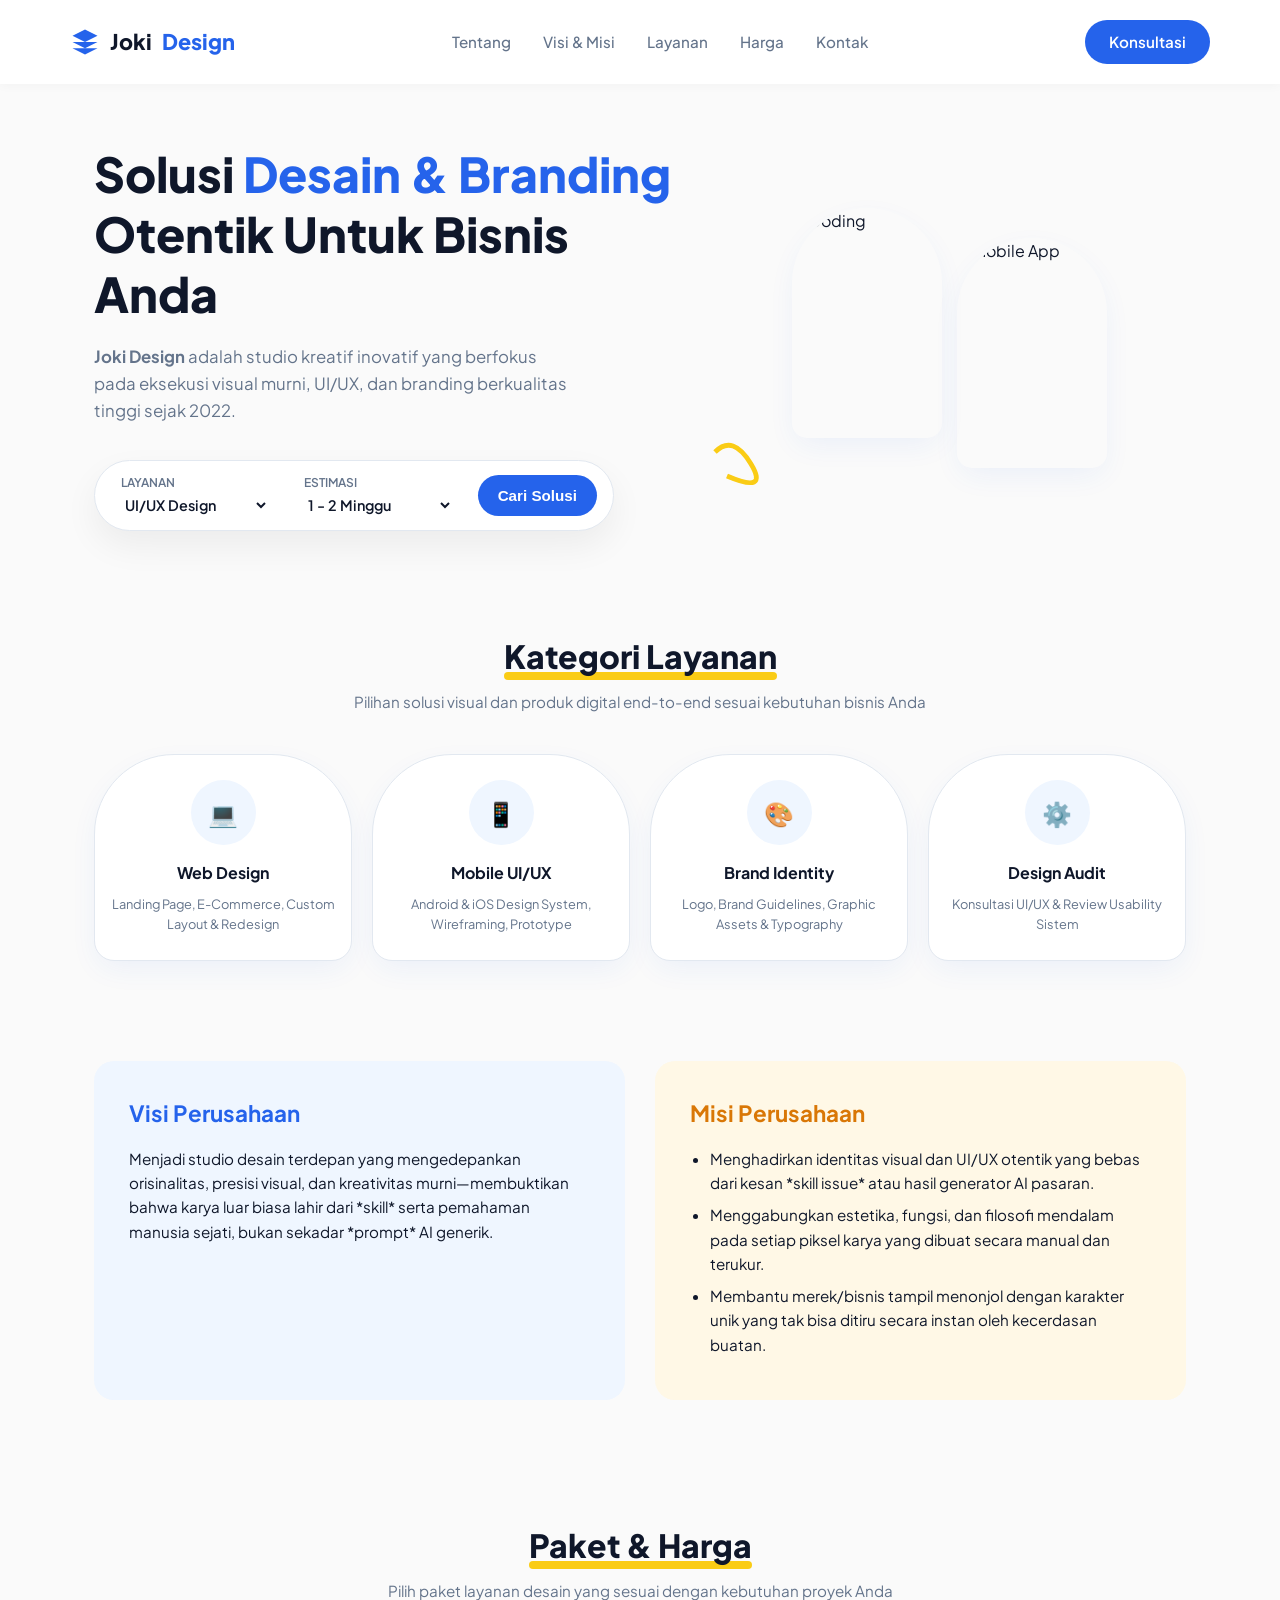
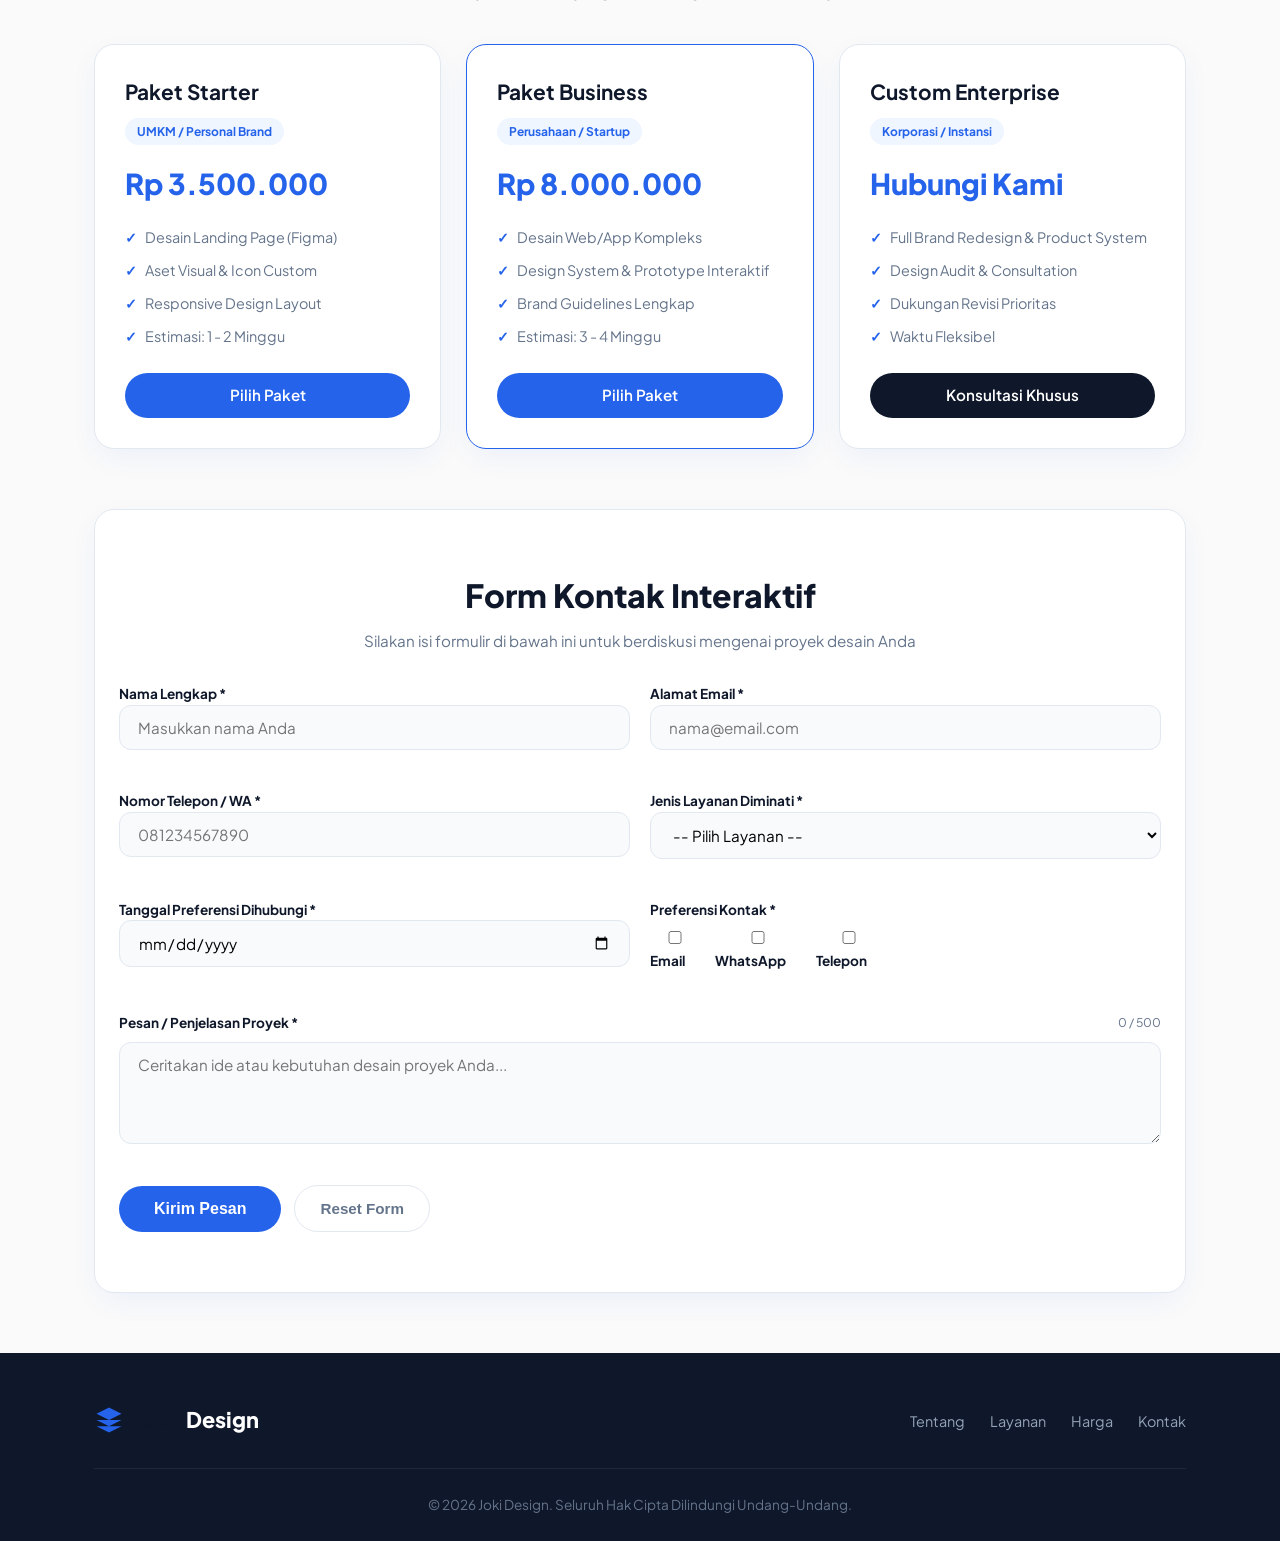
==== index.html @ c3031d7b "move" ====
<!DOCTYPE html>
<html lang="id">

<head>
    <meta charset="UTF-8">
    <meta name="viewport" content="width=device-width, initial-scale=1.0">
    <meta name="description" content="Company Profile dan Form Kontak Interaktif Joki Design">
    <title>Joki Design - Official Profile & Services</title>

    <!-- Google Fonts -->
    <link rel="preconnect" href="https://fonts.googleapis.com">
    <link rel="preconnect" href="https://fonts.gstatic.com" crossorigin>
    <link href="https://fonts.googleapis.com/css2?family=Plus+Jakarta+Sans:wght@400;500;600;700;800&display=swap"
        rel="stylesheet">

    <!-- CSS External (Sudah disesuaikan) -->
    <link rel="stylesheet" href="./style.css">
    <script src="./script.js"></script>
</head>

<body>

    <!-- HEADER / NAVIGATION -->
    <header>
        <div class="container header-content">
            <div class="logo">
                <svg viewBox="0 0 24 24">
                    <path d="M12 2L2 7l10 5 10-5-10-5zM2 17l10 5 10-5M2 12l10 5 10-5"></path>
                </svg>
                Joki <span>Design</span>
            </div>
            <nav>
                <ul>
                    <li><a href="#tentang">Tentang</a></li>
                    <li><a href="#visi-misi">Visi & Misi</a></li>
                    <li><a href="#layanan">Layanan</a></li>
                    <li><a href="#harga">Harga</a></li>
                    <li><a href="#kontak">Kontak</a></li>
                </ul>
            </nav>
            <a href="#kontak" class="btn-primary">Konsultasi</a>
        </div>
    </header>

    <main class="container">

        <!-- HERO SECTION -->
        <section class="hero" id="tentang">
            <div class="hero-grid">
                <div class="hero-text">
                    <h1>Solusi <span>Desain & Branding</span> Otentik Untuk Bisnis Anda</h1>
                    <p>
                        <strong>Joki Design</strong> adalah studio kreatif inovatif yang berfokus pada eksekusi visual
                        murni, UI/UX, dan branding berkualitas tinggi sejak 2022.
                    </p>

                    <!-- Quick Search Pill Bar -->
                    <div class="hero-search-bar">
                        <div class="search-item">
                            <label for="hero-service-select">Layanan</label>
                            <select id="hero-service-select">
                                <option value="uiux">UI/UX Design</option>
                                <option value="web">Web Design</option>
                                <option value="mobile">Mobile App Design</option>
                            </select>
                        </div>
                        <div class="search-item">
                            <label for="hero-time-select">Estimasi</label>
                            <select id="hero-time-select">
                                <option>1 - 2 Minggu</option>
                                <option>3 - 4 Minggu</option>
                                <option>Fleksibel</option>
                            </select>
                        </div>
                        <button id="btn-hero-search" class="btn-primary" style="padding: 12px 20px;">Cari
                            Solusi</button>
                    </div>
                </div>

                <!-- Arch Shape Images -->
                <div class="hero-media">
                    <img src="https://images.unsplash.com/photo-1555066931-4365d14bab8c?auto=format&fit=crop&w=400&q=80"
                        alt="Coding" class="arch-card">
                    <img src="https://images.unsplash.com/photo-1512941937669-90a1b58e7e9c?auto=format&fit=crop&w=400&q=80"
                        alt="Mobile App" class="arch-card offset">
                    <svg class="doodle-arrow" viewBox="0 0 50 50" fill="none" stroke="#facc15" stroke-width="4">
                        <path d="M10,20 Q25,5 40,30 T20,40" />
                    </svg>
                </div>
            </div>
        </section>

        <!-- LAYANAN KAMI -->
        <section class="services-section" id="layanan">
            <div class="section-title">
                <h2>Kategori Layanan</h2>
                <p>Pilihan solusi visual dan produk digital end-to-end sesuai kebutuhan bisnis Anda</p>
            </div>

            <div class="category-grid">
                <div class="category-card" data-service="web">
                    <div class="category-icon">💻</div>
                    <h3>Web Design</h3>
                    <p>Landing Page, E-Commerce, Custom Layout & Redesign</p>
                </div>
                <div class="category-card" data-service="mobile">
                    <div class="category-icon">📱</div>
                    <h3>Mobile UI/UX</h3>
                    <p>Android & iOS Design System, Wireframing, Prototype</p>
                </div>
                <div class="category-card" data-service="uiux">
                    <div class="category-icon">🎨</div>
                    <h3>Brand Identity</h3>
                    <p>Logo, Brand Guidelines, Graphic Assets & Typography</p>
                </div>
                <div class="category-card" data-service="konsultasi">
                    <div class="category-icon">⚙️</div>
                    <h3>Design Audit</h3>
                    <p>Konsultasi UI/UX & Review Usability Sistem</p>
                </div>
            </div>
        </section>

        <!-- VISI & MISI -->
        <section class="feature-section" id="visi-misi">
            <div class="feature-grid">
                <div class="feature-card">
                    <h3>Visi Perusahaan</h3>
                    <p>
                        Menjadi studio desain terdepan yang mengedepankan orisinalitas, presisi visual, dan kreativitas
                        murni—membuktikan bahwa karya luar biasa lahir dari *skill* serta pemahaman manusia sejati,
                        bukan sekadar *prompt* AI generik.
                    </p>
                </div>
                <div class="feature-card" style="background: #fff8e6;">
                    <h3 style="color: #d97706;">Misi Perusahaan</h3>
                    <ul>
                        <li>Menghadirkan identitas visual dan UI/UX otentik yang bebas dari kesan *skill issue* atau
                            hasil generator AI pasaran.</li>
                        <li>Menggabungkan estetika, fungsi, dan filosofi mendalam pada setiap piksel karya yang dibuat
                            secara manual dan terukur.</li>
                        <li>Membantu merek/bisnis tampil menonjol dengan karakter unik yang tak bisa ditiru secara
                            instan oleh kecerdasan buatan.</li>
                    </ul>
                </div>
            </div>
        </section>

        <!-- PAKET HARGA -->
        <section class="pricing-section" id="harga">
            <div class="section-title">
                <h2>Paket & Harga</h2>
                <p>Pilih paket layanan desain yang sesuai dengan kebutuhan proyek Anda</p>
            </div>

            <div class="pricing-grid">
                <div class="pricing-card">
                    <div>
                        <div class="pricing-header">
                            <h3>Paket Starter</h3>
                            <span class="pricing-target">UMKM / Personal Brand</span>
                        </div>
                        <div class="price">Rp 3.500.000</div>
                        <ul class="pricing-features">
                            <li>Desain Landing Page (Figma)</li>
                            <li>Aset Visual & Icon Custom</li>
                            <li>Responsive Design Layout</li>
                            <li>Estimasi: 1 - 2 Minggu</li>
                        </ul>
                    </div>
                    <a href="#kontak" class="btn-primary btn-select-package" data-service="web"
                        style="text-align: center;">Pilih Paket</a>
                </div>

                <div class="pricing-card" style="border-color: var(--primary-blue);">
                    <div>
                        <div class="pricing-header">
                            <h3>Paket Business</h3>
                            <span class="pricing-target">Perusahaan / Startup</span>
                        </div>
                        <div class="price">Rp 8.000.000</div>
                        <ul class="pricing-features">
                            <li>Desain Web/App Kompleks</li>
                            <li>Design System & Prototype Interaktif</li>
                            <li>Brand Guidelines Lengkap</li>
                            <li>Estimasi: 3 - 4 Minggu</li>
                        </ul>
                    </div>
                    <a href="#kontak" class="btn-primary btn-select-package" data-service="web"
                        style="text-align: center;">Pilih Paket</a>
                </div>

                <div class="pricing-card">
                    <div>
                        <div class="pricing-header">
                            <h3>Custom Enterprise</h3>
                            <span class="pricing-target">Korporasi / Instansi</span>
                        </div>
                        <div class="price">Hubungi Kami</div>
                        <ul class="pricing-features">
                            <li>Full Brand Redesign & Product System</li>
                            <li>Design Audit & Consultation</li>
                            <li>Dukungan Revisi Prioritas</li>
                            <li>Waktu Fleksibel</li>
                        </ul>
                    </div>
                    <a href="#kontak" class="btn-primary btn-select-package" data-service="konsultasi"
                        style="text-align: center; background: #0f172a;">Konsultasi Khusus</a>
                </div>
            </div>
        </section>

        <!-- FORM KONTAK INTERAKTIF -->
        <section class="contact-section" id="kontak">
            <div class="container">
                <div class="section-title" style="margin-bottom: 30px;">
                    <h2>Form Kontak Interaktif</h2>
                    <p>Silakan isi formulir di bawah ini untuk berdiskusi mengenai proyek desain Anda</p>
                </div>

                <form id="contactForm" action="#" method="POST">
                    <div class="form-grid">
                        <div class="form-group">
                            <label for="nama_lengkap">Nama Lengkap *</label>
                            <input type="text" id="nama_lengkap" name="nama_lengkap" placeholder="Masukkan nama Anda"
                                required>
                        </div>

                        <div class="form-group">
                            <label for="email_pengirim">Alamat Email *</label>
                            <input type="email" id="email_pengirim" name="email_pengirim" placeholder="nama@email.com"
                                required>
                        </div>

                        <div class="form-group">
                            <label for="no_telepon">Nomor Telepon / WA *</label>
                            <input type="tel" id="no_telepon" name="no_telepon" placeholder="081234567890"
                                pattern="[0-9]{10,13}" title="Masukkan angka 10-13 digit" required>
                        </div>

                        <div class="form-group">
                            <label for="jenis_layanan">Jenis Layanan Diminati *</label>
                            <select id="jenis_layanan" name="jenis_layanan" required>
                                <option value="" disabled selected>-- Pilih Layanan --</option>
                                <option value="web">Desain Web</option>
                                <option value="mobile">Desain Mobile App</option>
                                <option value="uiux">UI/UX & Design System</option>
                                <option value="konsultasi">Branding & Design Audit</option>
                            </select>
                        </div>

                        <div class="form-group">
                            <label for="tgl_preferensi">Tanggal Preferensi Dihubungi *</label>
                            <input type="date" id="tgl_preferensi" name="tgl_preferensi" required>
                        </div>

                        <div class="form-group">
                            <label>Preferensi Kontak *</label>
                            <div class="checkbox-group" style="padding-top: 8px;">
                                <label class="checkbox-label"><input type="checkbox" name="preferensi_kontak[]"
                                        value="Email"> Email</label>
                                <label class="checkbox-label"><input type="checkbox" name="preferensi_kontak[]"
                                        value="WhatsApp"> WhatsApp</label>
                                <label class="checkbox-label"><input type="checkbox" name="preferensi_kontak[]"
                                        value="Telepon"> Telepon</label>
                            </div>
                        </div>

                        <div class="form-group full-width">
                            <div class="textarea-header">
                                <label for="pesan_proyek">Pesan / Penjelasan Proyek *</label>
                                <span id="charCounter" class="char-counter">0 / 500</span>
                            </div>
                            <textarea id="pesan_proyek" name="pesan_proyek" rows="4" maxlength="500"
                                placeholder="Ceritakan ide atau kebutuhan desain proyek Anda..." required></textarea>
                        </div>
                    </div>

                    <div style="margin-top: 15px;">
                        <button type="submit" class="btn-submit">Kirim Pesan</button>
                        <button type="reset" id="btnReset" class="btn-reset">Reset Form</button>
                    </div>
                </form>
            </div>
        </section>

    </main>

    <!-- FOOTER -->
    <footer>
        <div class="container">
            <div class="footer-content">
                <div class="logo">
                    <svg viewBox="0 0 24 24">
                        <path d="M12 2L2 7l10 5 10-5-10-5zM2 17l10 5 10-5M2 12l10 5 10-5"></path>
                    </svg>
                    Joki <span>Design</span>
                </div>
                <ul>
                    <li><a href="#tentang">Tentang</a></li>
                    <li><a href="#layanan">Layanan</a></li>
                    <li><a href="#harga">Harga</a></li>
                    <li><a href="#kontak">Kontak</a></li>
                </ul>
            </div>
            <div class="copyright">
                <p>&copy; 2026 Joki Design. Seluruh Hak Cipta Dilindungi Undang-Undang.</p>
            </div>
        </div>
    </footer>

    <!-- Toast Notification Container -->
    <div id="toast" class="toast"></div>

    <!-- JS External (Sudah disesuaikan) -->
</body>

</html>
---- style.css ----
:root {
    --primary-blue: #2563eb;
    --primary-blue-hover: #1d4ed8;
    --light-blue-bg: #eff6ff;
    --accent-yellow: #facc15;
    --bg-body: #fafafa;
    --white: #ffffff;
    --text-dark: #0f172a;
    --text-muted: #64748b;
    --border-light: #e2e8f0;
    --radius-pill: 9999px;
    --radius-card: 20px;
    --shadow-soft: 0 10px 30px -5px rgba(37, 99, 235, 0.08);
    --shadow-hover: 0 20px 35px -5px rgba(37, 99, 235, 0.15);
}

* {
    box-sizing: border-box;
    margin: 0;
    padding: 0;
}

body {
    font-family: 'Plus Jakarta Sans', sans-serif;
    background-color: var(--bg-body);
    color: var(--text-dark);
    line-height: 1.6;
    scroll-behavior: smooth;
}

.container {
    max-width: 1140px;
    margin: 0 auto;
    padding: 0 24px;
}

/* HEADER & NAVIGATION */
header {
    background-color: var(--white);
    position: sticky;
    top: 0;
    z-index: 1000;
    box-shadow: 0 2px 10px rgba(0, 0, 0, 0.03);
}

header .header-content {
    display: flex;
    justify-content: space-between;
    align-items: center;
    padding: 20px 0;
}

.logo {
    display: flex;
    align-items: center;
    gap: 10px;
    font-size: 1.35rem;
    font-weight: 800;
    color: var(--text-dark);
}

.logo span {
    color: var(--primary-blue);
}

.logo svg {
    width: 30px;
    height: 30px;
    fill: var(--primary-blue);
}

nav ul {
    display: flex;
    list-style: none;
    gap: 32px;
    align-items: center;
}

nav a {
    color: var(--text-muted);
    text-decoration: none;
    font-weight: 500;
    font-size: 0.95rem;
    transition: all 0.2s ease;
}

nav a:hover, nav a.active {
    color: var(--primary-blue);
    font-weight: 700;
}

.btn-primary {
    background-color: var(--primary-blue);
    color: var(--white);
    padding: 10px 24px;
    border-radius: var(--radius-pill);
    text-decoration: none;
    font-weight: 600;
    font-size: 0.95rem;
    border: none;
    cursor: pointer;
    transition: all 0.2s ease;
    display: inline-block;
}

.btn-primary:hover {
    background-color: var(--primary-blue-hover);
    transform: translateY(-2px);
    box-shadow: 0 8px 20px rgba(37, 99, 235, 0.3);
}

/* HERO SECTION */
.hero {
    padding: 60px 0 40px;
    position: relative;
}

.hero-grid {
    display: grid;
    grid-template-columns: 1.1fr 0.9fr;
    gap: 40px;
    align-items: center;
}

.hero-text h1 {
    font-size: 3rem;
    font-weight: 800;
    line-height: 1.25;
    color: var(--text-dark);
    margin-bottom: 20px;
}

.hero-text h1 span {
    color: var(--primary-blue);
    position: relative;
}

.hero-text p {
    font-size: 1.05rem;
    color: var(--text-muted);
    margin-bottom: 35px;
    max-width: 480px;
}

.hero-search-bar {
    background: var(--white);
    padding: 12px 16px;
    border-radius: var(--radius-pill);
    box-shadow: 0 15px 35px rgba(0, 0, 0, 0.06);
    display: flex;
    align-items: center;
    gap: 15px;
    max-width: 520px;
    border: 1px solid var(--border-light);
}

.search-item {
    flex: 1;
    padding: 0 10px;
}

.search-item label {
    display: block;
    font-size: 0.75rem;
    color: var(--text-muted);
    font-weight: 600;
    text-transform: uppercase;
}

.search-item select, .search-item input {
    border: none;
    outline: none;
    font-family: inherit;
    font-weight: 600;
    color: var(--text-dark);
    width: 100%;
    background: transparent;
    cursor: pointer;
    font-size: 0.9rem;
}

.hero-media {
    position: relative;
    display: flex;
    gap: 15px;
    justify-content: center;
}

.arch-card {
    width: 150px;
    height: 230px;
    border-radius: 100px 100px 20px 20px;
    object-fit: cover;
    box-shadow: var(--shadow-soft);
}

.arch-card.offset {
    margin-top: 30px;
}

.doodle-arrow {
    position: absolute;
    bottom: -20px;
    left: -10px;
    width: 60px;
}

/* SECTION HEADINGS */
.section-title {
    text-align: center;
    margin-bottom: 40px;
}

.section-title h2 {
    font-size: 2rem;
    font-weight: 800;
    display: inline-block;
    position: relative;
}

.section-title h2::after {
    content: '';
    position: absolute;
    bottom: 2px;
    left: 0;
    width: 100%;
    height: 8px;
    background-color: var(--accent-yellow);
    z-index: -1;
    border-radius: 4px;
}

.section-title p {
    color: var(--text-muted);
    margin-top: 8px;
    font-size: 0.95rem;
}

/* CATEGORIES / LAYANAN */
.services-section {
    padding: 60px 0;
}

.category-grid {
    display: grid;
    grid-template-columns: repeat(auto-fit, minmax(160px, 1fr));
    gap: 20px;
}

.category-card {
    background: var(--white);
    border-radius: 80px 80px 20px 20px;
    padding: 25px 15px;
    text-align: center;
    border: 1px solid var(--border-light);
    transition: all 0.3s ease;
    box-shadow: var(--shadow-soft);
    cursor: pointer;
}

.category-card:hover {
    transform: translateY(-8px);
    border-color: var(--primary-blue);
    box-shadow: var(--shadow-hover);
}

.category-icon {
    width: 65px;
    height: 65px;
    border-radius: 50%;
    background: var(--light-blue-bg);
    color: var(--primary-blue);
    display: flex;
    align-items: center;
    justify-content: center;
    margin: 0 auto 15px;
    font-size: 1.5rem;
    font-weight: bold;
}

.category-card h3 {
    font-size: 1rem;
    font-weight: 700;
    color: var(--text-dark);
    margin-bottom: 8px;
}

.category-card p {
    font-size: 0.8rem;
    color: var(--text-muted);
}

/* PAKET HARGA */
.pricing-section {
    padding: 60px 0;
}

.pricing-grid {
    display: grid;
    grid-template-columns: repeat(auto-fit, minmax(300px, 1fr));
    gap: 25px;
}

.pricing-card {
    background: var(--white);
    border-radius: var(--radius-card);
    padding: 30px;
    border: 1px solid var(--border-light);
    box-shadow: var(--shadow-soft);
    transition: all 0.3s ease;
    position: relative;
    display: flex;
    flex-direction: column;
    justify-content: space-between;
}

.pricing-card:hover {
    transform: translateY(-5px);
    box-shadow: var(--shadow-hover);
}

.pricing-header h3 {
    font-size: 1.3rem;
    font-weight: 700;
    color: var(--text-dark);
}

.pricing-target {
    display: inline-block;
    background: var(--light-blue-bg);
    color: var(--primary-blue);
    font-size: 0.75rem;
    font-weight: 700;
    padding: 4px 12px;
    border-radius: var(--radius-pill);
    margin: 10px 0 15px;
}

.price {
    font-size: 1.8rem;
    font-weight: 800;
    color: var(--primary-blue);
    margin-bottom: 20px;
}

.pricing-features {
    list-style: none;
    margin-bottom: 25px;
}

.pricing-features li {
    font-size: 0.9rem;
    color: var(--text-muted);
    margin-bottom: 10px;
    display: flex;
    align-items: center;
    gap: 8px;
}

.pricing-features li::before {
    content: "✓";
    color: var(--primary-blue);
    font-weight: bold;
}

/* VISI MISI */
.feature-section {
    padding: 40px 0 60px;
}

.feature-grid {
    display: grid;
    grid-template-columns: 1fr 1fr;
    gap: 30px;
}

.feature-card {
    background: var(--light-blue-bg);
    border-radius: var(--radius-card);
    padding: 35px;
    position: relative;
}

.feature-card h3 {
    font-size: 1.4rem;
    font-weight: 700;
    color: var(--primary-blue);
    margin-bottom: 15px;
}

.feature-card p, .feature-card ul {
    font-size: 0.95rem;
    color: var(--text-dark);
}

.feature-card ul {
    padding-left: 20px;
}

.feature-card li {
    margin-bottom: 8px;
}

/* FORM KONTAK INTERAKTIF */
.contact-section {
    padding: 60px 0;
    background: var(--white);
    border-radius: var(--radius-card);
    box-shadow: var(--shadow-soft);
    margin-bottom: 60px;
    border: 1px solid var(--border-light);
}

.form-grid {
    display: grid;
    grid-template-columns: 1fr 1fr;
    gap: 20px;
}

.form-group {
    margin-bottom: 20px;
}

.form-group.full-width {
    grid-column: span 2;
}

.textarea-header {
    display: flex;
    justify-content: space-between;
    align-items: center;
    margin-bottom: 8px;
}

.char-counter {
    font-size: 0.75rem;
    color: var(--text-muted);
}

.form-group label {
    display: block;
    font-size: 0.85rem;
    font-weight: 700;
    color: var(--text-dark);
}

.form-group input, 
.form-group select, 
.form-group textarea {
    width: 100%;
    padding: 12px 18px;
    border: 1px solid var(--border-light);
    border-radius: 12px;
    font-family: inherit;
    font-size: 0.95rem;
    background: #f8fafc;
    outline: none;
    transition: all 0.2s ease;
}

.form-group input:focus, 
.form-group select:focus, 
.form-group textarea:focus {
    border-color: var(--primary-blue);
    background: var(--white);
    box-shadow: 0 0 0 3px rgba(37, 99, 235, 0.1);
}

.checkbox-group {
    display: flex;
    gap: 15px;
    flex-wrap: wrap;
}

.checkbox-label {
    display: flex;
    align-items: center;
    gap: 8px;
    font-size: 0.9rem;
    cursor: pointer;
}

.btn-submit {
    background: var(--primary-blue);
    color: var(--white);
    padding: 14px 35px;
    border-radius: var(--radius-pill);
    border: none;
    font-weight: 700;
    font-size: 1rem;
    cursor: pointer;
    transition: all 0.2s ease;
}

.btn-submit:hover {
    background: var(--primary-blue-hover);
    box-shadow: 0 8px 20px rgba(37, 99, 235, 0.3);
}

.btn-reset {
    background: transparent;
    color: var(--text-muted);
    padding: 14px 25px;
    border-radius: var(--radius-pill);
    border: 1px solid var(--border-light);
    font-weight: 600;
    font-size: 0.95rem;
    cursor: pointer;
    margin-left: 10px;
}

/* TOAST NOTIFICATION */
.toast {
    position: fixed;
    bottom: 30px;
    right: 30px;
    background-color: #10b981;
    color: white;
    padding: 16px 28px;
    border-radius: 12px;
    box-shadow: 0 10px 25px rgba(0,0,0,0.15);
    font-weight: 600;
    display: none;
    z-index: 2000;
    animation: slideUp 0.3s ease;
}

@keyframes slideUp {
    from {
        transform: translateY(100%);
        opacity: 0;
    }
    to {
        transform: translateY(0);
        opacity: 1;
    }
}

/* FOOTER */
footer {
    background-color: #0f172a;
    color: var(--white);
    padding: 50px 0 25px;
}

footer .footer-content {
    display: flex;
    justify-content: space-between;
    align-items: center;
    padding-bottom: 30px;
    border-bottom: 1px solid #1e293b;
}

footer .logo span {
    color: var(--white);
}

footer ul {
    display: flex;
    list-style: none;
    gap: 25px;
}

footer a {
    color: #94a3b8;
    text-decoration: none;
    font-size: 0.9rem;
}

footer a:hover {
    color: var(--white);
}

.copyright {
    text-align: center;
    color: #64748b;
    font-size: 0.85rem;
    margin-top: 25px;
}

/* RESPONSIVE */
@media (max-width: 768px) {
    .hero-grid, .feature-grid, .form-grid {
        grid-template-columns: 1fr;
    }
    .form-group.full-width {
        grid-column: span 1;
    }
    .hero-text h1 {
        font-size: 2.2rem;
    }
    .hero-media {
        display: none;
    }
    nav ul {
        display: none;
    }
}
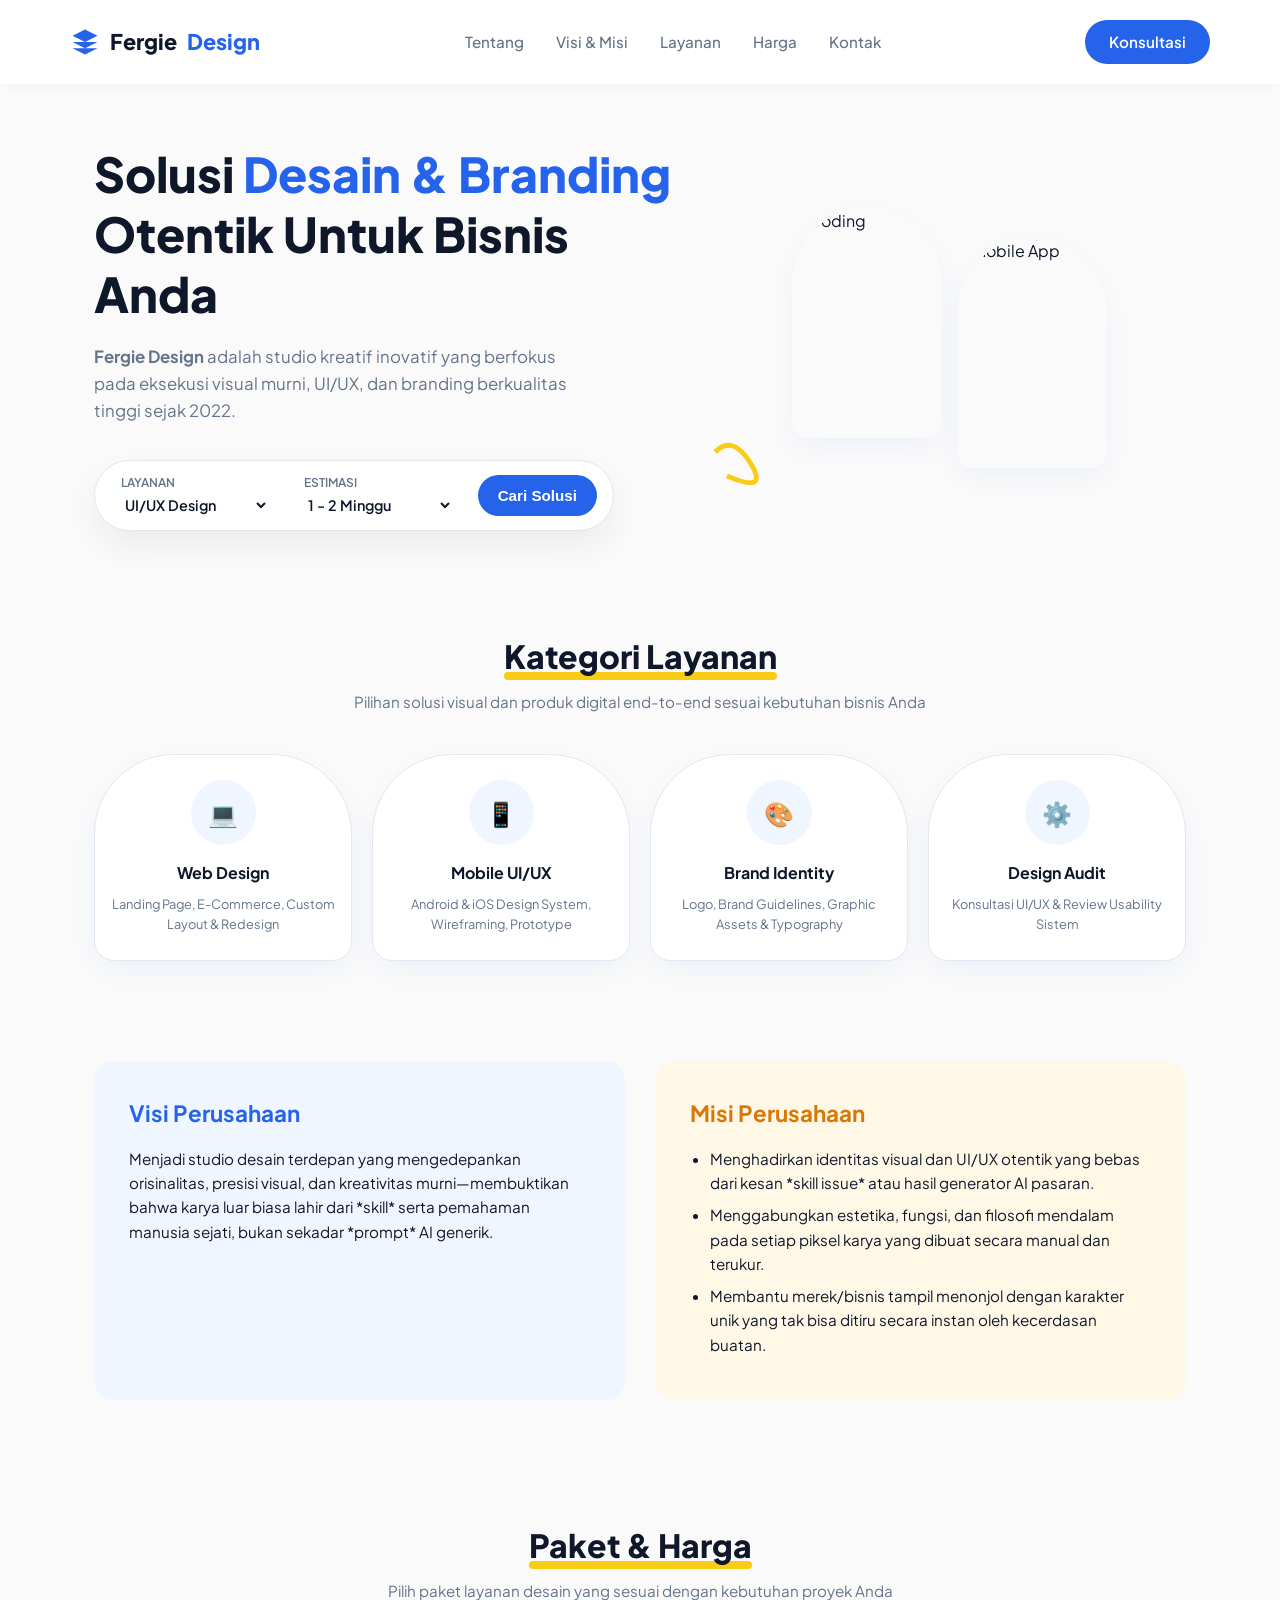
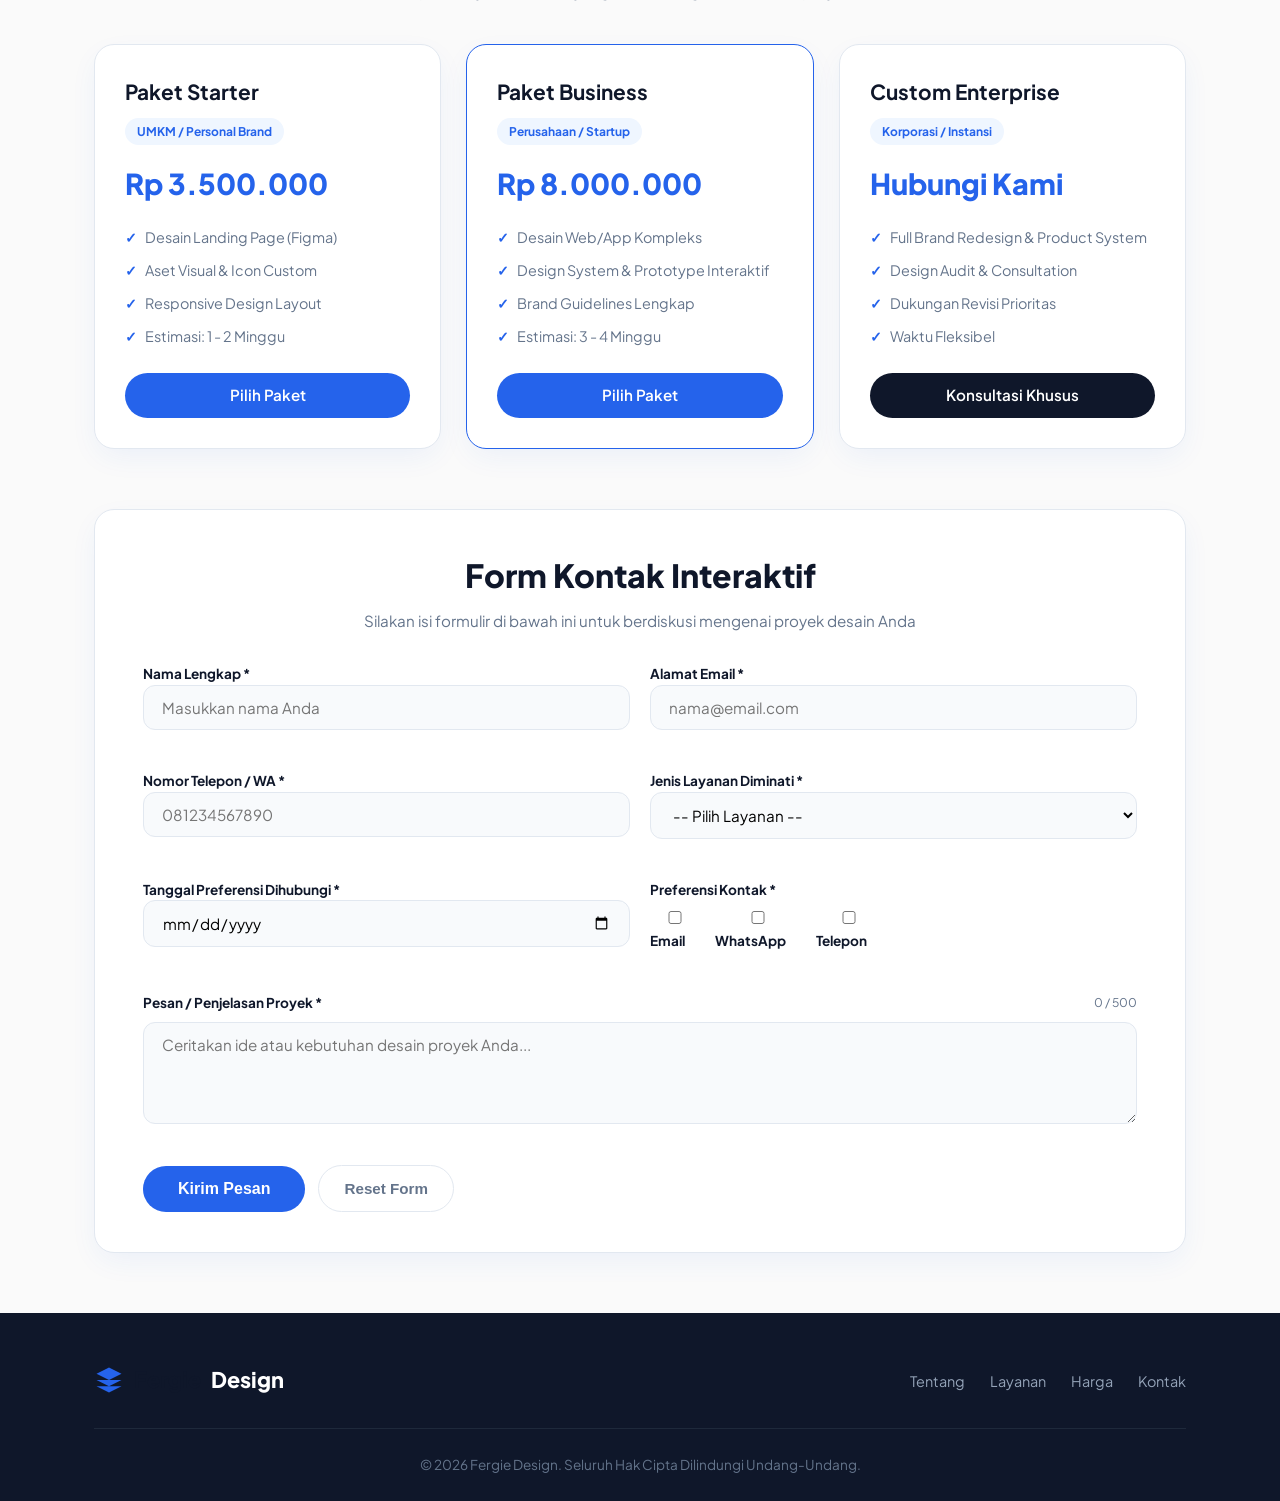
==== commit a9c18329: "move" ====
--- a/index.html
+++ b/index.html
@@ -4,8 +4,8 @@
 <head>
     <meta charset="UTF-8">
     <meta name="viewport" content="width=device-width, initial-scale=1.0">
-    <meta name="description" content="Company Profile dan Form Kontak Interaktif Joki Design">
-    <title>Joki Design - Official Profile & Services</title>
+    <meta name="description" content="Company Profile dan Form Kontak Interaktif Fergie Design">
+    <title>Fergie Design - Official Profile & Services</title>
 
     <!-- Google Fonts -->
     <link rel="preconnect" href="https://fonts.googleapis.com">
@@ -27,7 +27,7 @@
                 <svg viewBox="0 0 24 24">
                     <path d="M12 2L2 7l10 5 10-5-10-5zM2 17l10 5 10-5M2 12l10 5 10-5"></path>
                 </svg>
-                Joki <span>Design</span>
+                Fergie <span>Design</span>
             </div>
             <nav>
                 <ul>
@@ -50,7 +50,7 @@
                 <div class="hero-text">
                     <h1>Solusi <span>Desain & Branding</span> Otentik Untuk Bisnis Anda</h1>
                     <p>
-                        <strong>Joki Design</strong> adalah studio kreatif inovatif yang berfokus pada eksekusi visual
+                        <strong>Fergie Design</strong> adalah studio kreatif inovatif yang berfokus pada eksekusi visual
                         murni, UI/UX, dan branding berkualitas tinggi sejak 2022.
                     </p>
 
@@ -294,7 +294,7 @@
                     <svg viewBox="0 0 24 24">
                         <path d="M12 2L2 7l10 5 10-5-10-5zM2 17l10 5 10-5M2 12l10 5 10-5"></path>
                     </svg>
-                    Joki <span>Design</span>
+                    Fergie <span>Design</span>
                 </div>
                 <ul>
                     <li><a href="#tentang">Tentang</a></li>
@@ -304,7 +304,7 @@
                 </ul>
             </div>
             <div class="copyright">
-                <p>&copy; 2026 Joki Design. Seluruh Hak Cipta Dilindungi Undang-Undang.</p>
+                <p>&copy; 2026 Fergie Design. Seluruh Hak Cipta Dilindungi Undang-Undang.</p>
             </div>
         </div>
     </footer>
@@ -312,7 +312,6 @@
     <!-- Toast Notification Container -->
     <div id="toast" class="toast"></div>
 
-    <!-- JS External (Sudah disesuaikan) -->
 </body>
 
 </html>
--- a/style.css
+++ b/style.css
@@ -26,6 +26,7 @@
     color: var(--text-dark);
     line-height: 1.6;
     scroll-behavior: smooth;
+    overflow-x: hidden;
 }
 
 .container {
@@ -101,6 +102,7 @@
     cursor: pointer;
     transition: all 0.2s ease;
     display: inline-block;
+    text-align: center;
 }
 
 .btn-primary:hover {
@@ -243,7 +245,7 @@
 
 .category-grid {
     display: grid;
-    grid-template-columns: repeat(auto-fit, minmax(160px, 1fr));
+    grid-template-columns: repeat(auto-fit, minmax(220px, 1fr));
     gap: 20px;
 }
 
@@ -297,7 +299,7 @@
 
 .pricing-grid {
     display: grid;
-    grid-template-columns: repeat(auto-fit, minmax(300px, 1fr));
+    grid-template-columns: repeat(auto-fit, minmax(280px, 1fr));
     gap: 25px;
 }
 
@@ -403,7 +405,7 @@
 
 /* FORM KONTAK INTERAKTIF */
 .contact-section {
-    padding: 60px 0;
+    padding: 40px 24px;
     background: var(--white);
     border-radius: var(--radius-card);
     box-shadow: var(--shadow-soft);
@@ -512,16 +514,20 @@
 /* TOAST NOTIFICATION */
 .toast {
     position: fixed;
-    bottom: 30px;
-    right: 30px;
+    bottom: 20px;
+    right: 20px;
+    left: 20px;
+    max-width: 400px;
+    margin: 0 auto;
     background-color: #10b981;
     color: white;
-    padding: 16px 28px;
+    padding: 16px 24px;
     border-radius: 12px;
     box-shadow: 0 10px 25px rgba(0,0,0,0.15);
     font-weight: 600;
     display: none;
     z-index: 2000;
+    text-align: center;
     animation: slideUp 0.3s ease;
 }
 
@@ -578,21 +584,157 @@
     margin-top: 25px;
 }
 
-/* RESPONSIVE */
+/* ==========================================
+   RESPONSIVE MEDIA QUERIES (MOBILE OPTIMIZED)
+   ========================================== */
+
+/* Tablet & Mobile Layout (Max-width: 768px) */
 @media (max-width: 768px) {
-    .hero-grid, .feature-grid, .form-grid {
+    .container {
+        padding: 0 16px;
+    }
+
+    /* Header Navigation */
+    header .header-content {
+        flex-wrap: wrap;
+        gap: 12px;
+    }
+
+    nav {
+        width: 100%;
+        order: 3;
+        overflow-x: auto;
+        padding-bottom: 5px;
+    }
+
+    nav ul {
+        display: flex;
+        gap: 18px;
+        white-space: nowrap;
+        justify-content: flex-start;
+    }
+
+    nav a {
+        font-size: 0.85rem;
+    }
+
+    /* Hero Section */
+    .hero {
+        padding: 30px 0;
+    }
+
+    .hero-grid {
         grid-template-columns: 1fr;
-    }
+        gap: 30px;
+        text-align: center;
+    }
+
+    .hero-text h1 {
+        font-size: 2.2rem;
+    }
+
+    .hero-text p {
+        margin: 0 auto 25px;
+    }
+
+    .hero-search-bar {
+        flex-direction: column;
+        border-radius: var(--radius-card);
+        padding: 16px;
+        gap: 12px;
+        margin: 0 auto;
+        width: 100%;
+    }
+
+    .search-item {
+        width: 100%;
+        text-align: left;
+        border-bottom: 1px solid var(--border-light);
+        padding-bottom: 8px;
+    }
+
+    .search-item:last-of-type {
+        border-bottom: none;
+    }
+
+    #btn-hero-search {
+        width: 100%;
+        margin-top: 5px;
+    }
+
+    .hero-media {
+        scale: 0.9;
+    }
+
+    /* Section Headings */
+    .section-title h2 {
+        font-size: 1.6rem;
+    }
+
+    /* Feature Grid (Visi Misi) */
+    .feature-grid {
+        grid-template-columns: 1fr;
+        gap: 20px;
+    }
+
+    .feature-card {
+        padding: 24px;
+    }
+
+    /* Form Kontak */
+    .contact-section {
+        padding: 24px 16px;
+    }
+
+    .form-grid {
+        grid-template-columns: 1fr;
+    }
+
     .form-group.full-width {
         grid-column: span 1;
     }
+
+    .btn-submit, .btn-reset {
+        width: 100%;
+        margin-left: 0;
+        margin-top: 10px;
+        display: block;
+    }
+
+    /* Footer */
+    footer .footer-content {
+        flex-direction: column;
+        gap: 20px;
+        text-align: center;
+    }
+
+    footer ul {
+        flex-wrap: wrap;
+        justify-content: center;
+        gap: 15px;
+    }
+}
+
+/* Extra Small Mobile Devices (Max-width: 480px) */
+@media (max-width: 480px) {
     .hero-text h1 {
-        font-size: 2.2rem;
-    }
-    .hero-media {
-        display: none;
-    }
-    nav ul {
-        display: none;
+        font-size: 1.8rem;
+    }
+
+    .category-grid {
+        grid-template-columns: 1fr;
+    }
+
+    .category-card {
+        border-radius: 30px;
+    }
+
+    .pricing-grid {
+        grid-template-columns: 1fr;
+    }
+
+    .checkbox-group {
+        flex-direction: column;
+        gap: 10px;
     }
 }
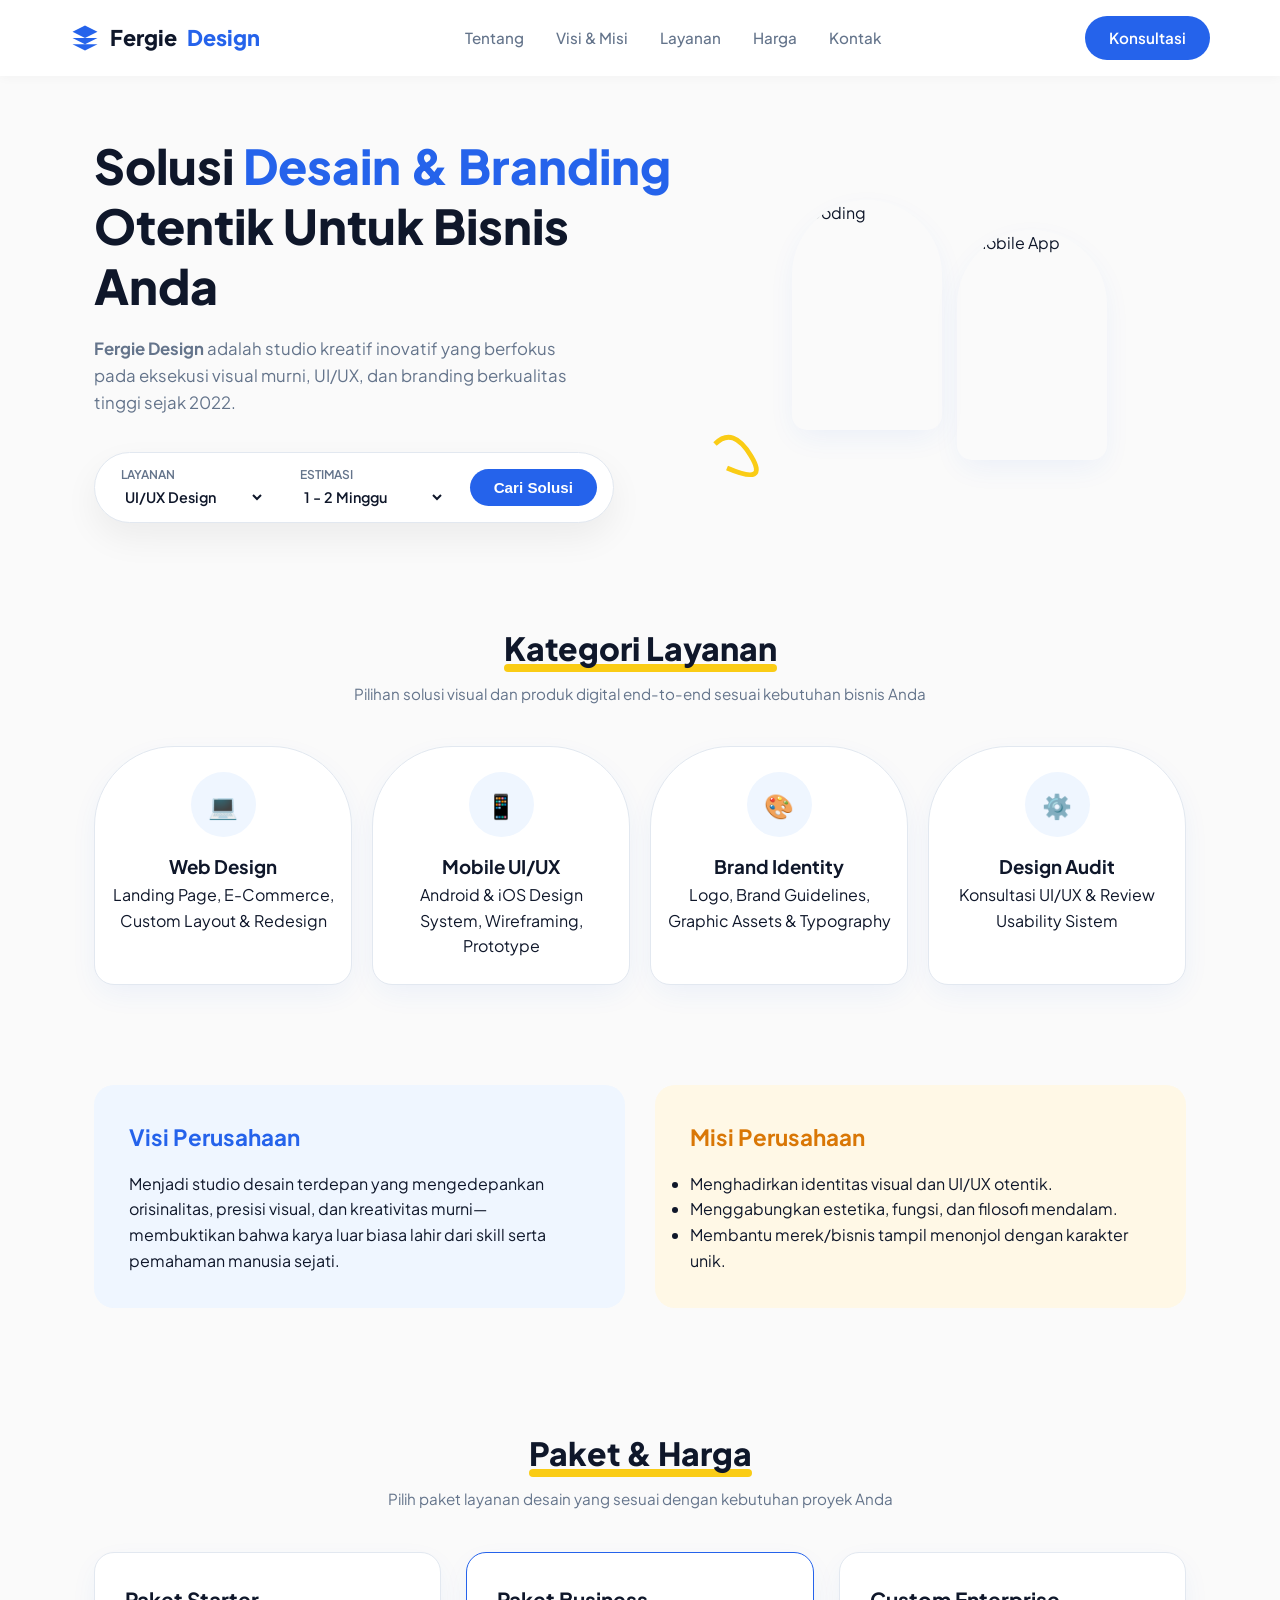
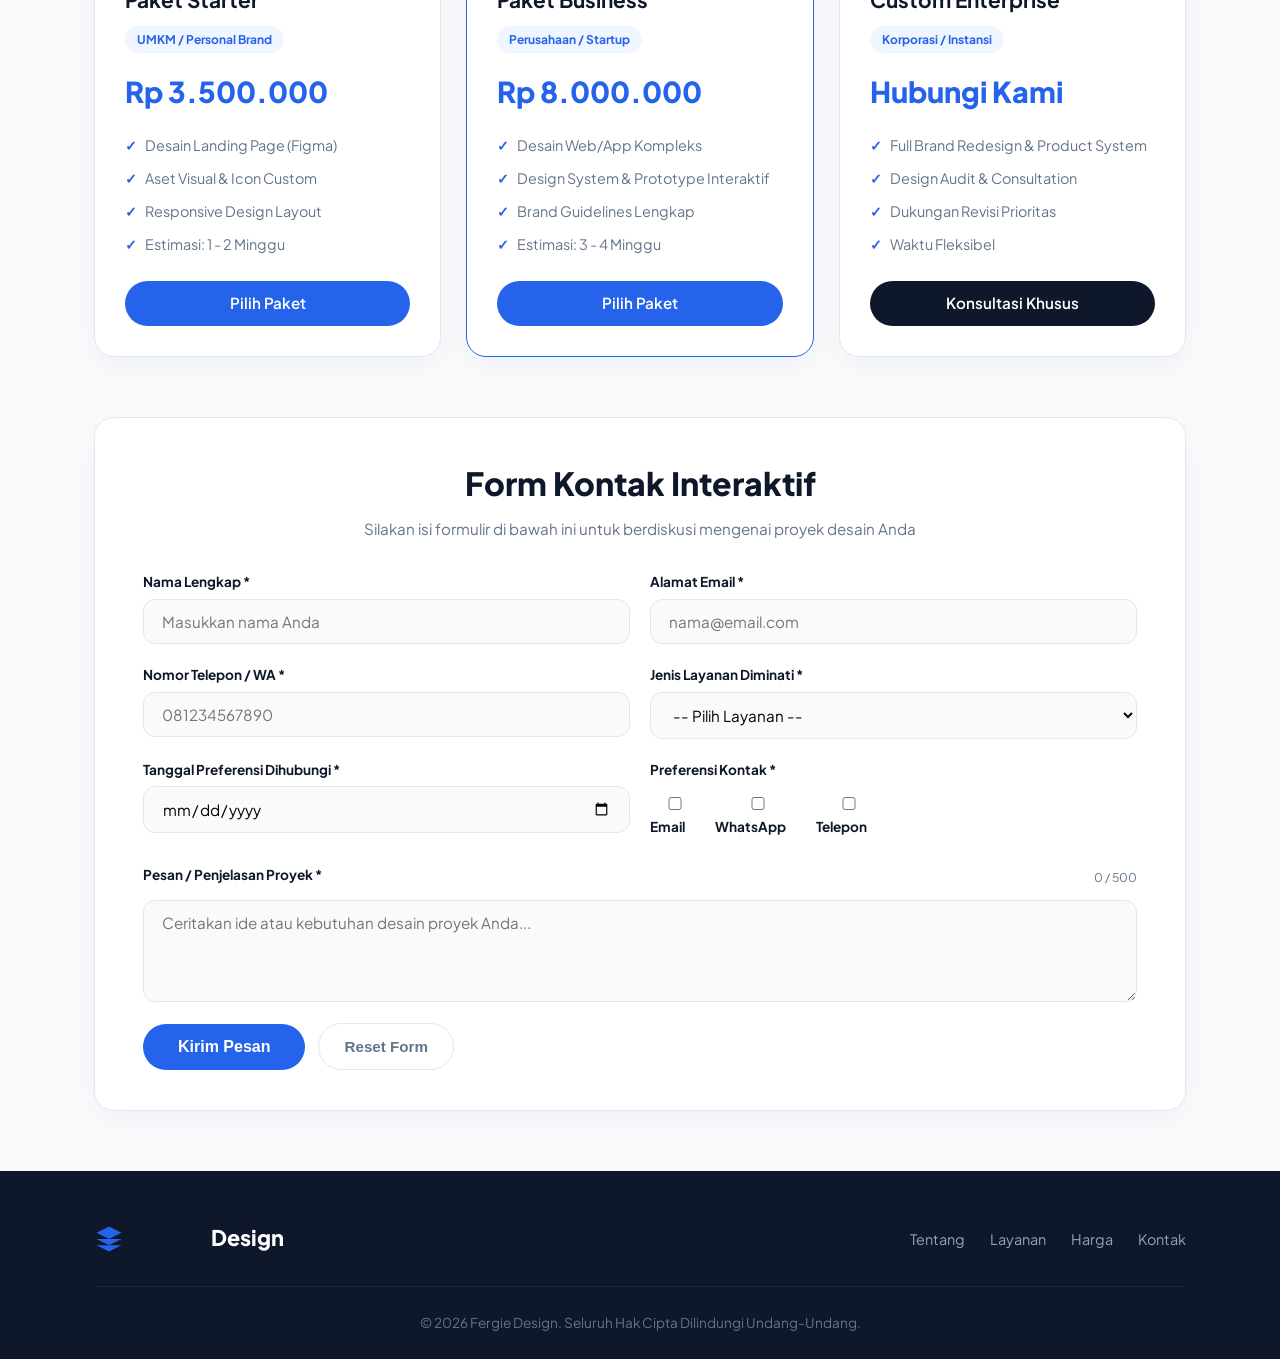
==== commit e3156ffe: "move" ====
--- a/index.html
+++ b/index.html
@@ -13,9 +13,8 @@
     <link href="https://fonts.googleapis.com/css2?family=Plus+Jakarta+Sans:wght@400;500;600;700;800&display=swap"
         rel="stylesheet">
 
-    <!-- CSS External (Sudah disesuaikan) -->
     <link rel="stylesheet" href="./style.css">
-    <script src="./script.js"></script>
+    <script src="./script.js" defer></script>
 </head>
 
 <body>
@@ -29,7 +28,16 @@
                 </svg>
                 Fergie <span>Design</span>
             </div>
-            <nav>
+
+            <!-- Hamburger Button (Tampil di Mobile) -->
+            <button class="hamburger-btn" id="hamburgerBtn" aria-label="Toggle Navigation">
+                <span></span>
+                <span></span>
+                <span></span>
+            </button>
+
+            <!-- Navigation Drawer -->
+            <nav id="navMenu">
                 <ul>
                     <li><a href="#tentang">Tentang</a></li>
                     <li><a href="#visi-misi">Visi & Misi</a></li>
@@ -37,8 +45,10 @@
                     <li><a href="#harga">Harga</a></li>
                     <li><a href="#kontak">Kontak</a></li>
                 </ul>
+                <a href="#kontak" class="btn-primary nav-cta">Konsultasi</a>
             </nav>
-            <a href="#kontak" class="btn-primary">Konsultasi</a>
+
+            <a href="#kontak" class="btn-primary desktop-cta">Konsultasi</a>
         </div>
     </header>
 
@@ -54,7 +64,6 @@
                         murni, UI/UX, dan branding berkualitas tinggi sejak 2022.
                     </p>
 
-                    <!-- Quick Search Pill Bar -->
                     <div class="hero-search-bar">
                         <div class="search-item">
                             <label for="hero-service-select">Layanan</label>
@@ -72,12 +81,10 @@
                                 <option>Fleksibel</option>
                             </select>
                         </div>
-                        <button id="btn-hero-search" class="btn-primary" style="padding: 12px 20px;">Cari
-                            Solusi</button>
-                    </div>
-                </div>
-
-                <!-- Arch Shape Images -->
+                        <button id="btn-hero-search" class="btn-primary">Cari Solusi</button>
+                    </div>
+                </div>
+
                 <div class="hero-media">
                     <img src="https://images.unsplash.com/photo-1555066931-4365d14bab8c?auto=format&fit=crop&w=400&q=80"
                         alt="Coding" class="arch-card">
@@ -128,19 +135,15 @@
                     <h3>Visi Perusahaan</h3>
                     <p>
                         Menjadi studio desain terdepan yang mengedepankan orisinalitas, presisi visual, dan kreativitas
-                        murni—membuktikan bahwa karya luar biasa lahir dari *skill* serta pemahaman manusia sejati,
-                        bukan sekadar *prompt* AI generik.
+                        murni—membuktikan bahwa karya luar biasa lahir dari skill serta pemahaman manusia sejati.
                     </p>
                 </div>
                 <div class="feature-card" style="background: #fff8e6;">
                     <h3 style="color: #d97706;">Misi Perusahaan</h3>
                     <ul>
-                        <li>Menghadirkan identitas visual dan UI/UX otentik yang bebas dari kesan *skill issue* atau
-                            hasil generator AI pasaran.</li>
-                        <li>Menggabungkan estetika, fungsi, dan filosofi mendalam pada setiap piksel karya yang dibuat
-                            secara manual dan terukur.</li>
-                        <li>Membantu merek/bisnis tampil menonjol dengan karakter unik yang tak bisa ditiru secara
-                            instan oleh kecerdasan buatan.</li>
+                        <li>Menghadirkan identitas visual dan UI/UX otentik.</li>
+                        <li>Menggabungkan estetika, fungsi, dan filosofi mendalam.</li>
+                        <li>Membantu merek/bisnis tampil menonjol dengan karakter unik.</li>
                     </ul>
                 </div>
             </div>
@@ -168,8 +171,7 @@
                             <li>Estimasi: 1 - 2 Minggu</li>
                         </ul>
                     </div>
-                    <a href="#kontak" class="btn-primary btn-select-package" data-service="web"
-                        style="text-align: center;">Pilih Paket</a>
+                    <a href="#kontak" class="btn-primary btn-select-package" data-service="web">Pilih Paket</a>
                 </div>
 
                 <div class="pricing-card" style="border-color: var(--primary-blue);">
@@ -186,8 +188,7 @@
                             <li>Estimasi: 3 - 4 Minggu</li>
                         </ul>
                     </div>
-                    <a href="#kontak" class="btn-primary btn-select-package" data-service="web"
-                        style="text-align: center;">Pilih Paket</a>
+                    <a href="#kontak" class="btn-primary btn-select-package" data-service="web">Pilih Paket</a>
                 </div>
 
                 <div class="pricing-card">
@@ -205,7 +206,7 @@
                         </ul>
                     </div>
                     <a href="#kontak" class="btn-primary btn-select-package" data-service="konsultasi"
-                        style="text-align: center; background: #0f172a;">Konsultasi Khusus</a>
+                        style="background: #0f172a;">Konsultasi Khusus</a>
                 </div>
             </div>
         </section>
--- a/style.css
+++ b/style.css
@@ -48,7 +48,8 @@
     display: flex;
     justify-content: space-between;
     align-items: center;
-    padding: 20px 0;
+    padding: 16px 0;
+    position: relative;
 }
 
 .logo {
@@ -111,6 +112,44 @@
     box-shadow: 0 8px 20px rgba(37, 99, 235, 0.3);
 }
 
+.nav-cta {
+    display: none;
+}
+
+/* HAMBURGER BUTTON */
+.hamburger-btn {
+    display: none;
+    flex-direction: column;
+    justify-content: space-between;
+    width: 28px;
+    height: 20px;
+    background: transparent;
+    border: none;
+    cursor: pointer;
+    padding: 0;
+    z-index: 1010;
+}
+
+.hamburger-btn span {
+    width: 100%;
+    height: 3px;
+    background-color: var(--text-dark);
+    border-radius: 4px;
+    transition: all 0.3s ease;
+}
+
+.hamburger-btn.active span:nth-child(1) {
+    transform: translateY(8.5px) rotate(45deg);
+}
+
+.hamburger-btn.active span:nth-child(2) {
+    opacity: 0;
+}
+
+.hamburger-btn.active span:nth-child(3) {
+    transform: translateY(-8.5px) rotate(-45deg);
+}
+
 /* HERO SECTION */
 .hero {
     padding: 60px 0 40px;
@@ -134,7 +173,6 @@
 
 .hero-text h1 span {
     color: var(--primary-blue);
-    position: relative;
 }
 
 .hero-text p {
@@ -169,7 +207,7 @@
     text-transform: uppercase;
 }
 
-.search-item select, .search-item input {
+.search-item select {
     border: none;
     outline: none;
     font-family: inherit;
@@ -238,8 +276,8 @@
     font-size: 0.95rem;
 }
 
-/* CATEGORIES / LAYANAN */
-.services-section {
+/* LAYANAN & PRICING */
+.services-section, .pricing-section {
     padding: 60px 0;
 }
 
@@ -280,23 +318,6 @@
     font-weight: bold;
 }
 
-.category-card h3 {
-    font-size: 1rem;
-    font-weight: 700;
-    color: var(--text-dark);
-    margin-bottom: 8px;
-}
-
-.category-card p {
-    font-size: 0.8rem;
-    color: var(--text-muted);
-}
-
-/* PAKET HARGA */
-.pricing-section {
-    padding: 60px 0;
-}
-
 .pricing-grid {
     display: grid;
     grid-template-columns: repeat(auto-fit, minmax(280px, 1fr));
@@ -309,22 +330,14 @@
     padding: 30px;
     border: 1px solid var(--border-light);
     box-shadow: var(--shadow-soft);
-    transition: all 0.3s ease;
-    position: relative;
     display: flex;
     flex-direction: column;
     justify-content: space-between;
-}
-
-.pricing-card:hover {
-    transform: translateY(-5px);
-    box-shadow: var(--shadow-hover);
 }
 
 .pricing-header h3 {
     font-size: 1.3rem;
     font-weight: 700;
-    color: var(--text-dark);
 }
 
 .pricing-target {
@@ -380,7 +393,6 @@
     background: var(--light-blue-bg);
     border-radius: var(--radius-card);
     padding: 35px;
-    position: relative;
 }
 
 .feature-card h3 {
@@ -388,19 +400,6 @@
     font-weight: 700;
     color: var(--primary-blue);
     margin-bottom: 15px;
-}
-
-.feature-card p, .feature-card ul {
-    font-size: 0.95rem;
-    color: var(--text-dark);
-}
-
-.feature-card ul {
-    padding-left: 20px;
-}
-
-.feature-card li {
-    margin-bottom: 8px;
 }
 
 /* FORM KONTAK INTERAKTIF */
@@ -419,10 +418,6 @@
     gap: 20px;
 }
 
-.form-group {
-    margin-bottom: 20px;
-}
-
 .form-group.full-width {
     grid-column: span 2;
 }
@@ -443,7 +438,7 @@
     display: block;
     font-size: 0.85rem;
     font-weight: 700;
-    color: var(--text-dark);
+    margin-bottom: 6px;
 }
 
 .form-group input, 
@@ -491,12 +486,6 @@
     font-weight: 700;
     font-size: 1rem;
     cursor: pointer;
-    transition: all 0.2s ease;
-}
-
-.btn-submit:hover {
-    background: var(--primary-blue-hover);
-    box-shadow: 0 8px 20px rgba(37, 99, 235, 0.3);
 }
 
 .btn-reset {
@@ -528,18 +517,6 @@
     display: none;
     z-index: 2000;
     text-align: center;
-    animation: slideUp 0.3s ease;
-}
-
-@keyframes slideUp {
-    from {
-        transform: translateY(100%);
-        opacity: 0;
-    }
-    to {
-        transform: translateY(0);
-        opacity: 1;
-    }
 }
 
 /* FOOTER */
@@ -573,10 +550,6 @@
     font-size: 0.9rem;
 }
 
-footer a:hover {
-    color: var(--white);
-}
-
 .copyright {
     text-align: center;
     color: #64748b;
@@ -585,37 +558,66 @@
 }
 
 /* ==========================================
-   RESPONSIVE MEDIA QUERIES (MOBILE OPTIMIZED)
+   RESPONSIVE & MOBILE DRAWER STYLES
    ========================================== */
 
-/* Tablet & Mobile Layout (Max-width: 768px) */
 @media (max-width: 768px) {
     .container {
         padding: 0 16px;
     }
 
-    /* Header Navigation */
-    header .header-content {
-        flex-wrap: wrap;
-        gap: 12px;
-    }
-
+    .hamburger-btn {
+        display: flex;
+    }
+
+    .desktop-cta {
+        display: none;
+    }
+
+    /* Mobile Drawer Menu */
     nav {
-        width: 100%;
-        order: 3;
-        overflow-x: auto;
-        padding-bottom: 5px;
+        position: absolute;
+        top: 100%;
+        left: 0;
+        width: 100%;
+        background-color: var(--white);
+        box-shadow: 0 15px 30px rgba(0, 0, 0, 0.08);
+        border-bottom: 1px solid var(--border-light);
+        padding: 20px 24px;
+        display: flex;
+        flex-direction: column;
+        gap: 20px;
+
+        /* Hidden State */
+        opacity: 0;
+        visibility: hidden;
+        transform: translateY(-10px);
+        transition: all 0.3s ease;
+    }
+
+    nav.open {
+        opacity: 1;
+        visibility: visible;
+        transform: translateY(0);
     }
 
     nav ul {
-        display: flex;
-        gap: 18px;
-        white-space: nowrap;
-        justify-content: flex-start;
+        flex-direction: column;
+        align-items: flex-start;
+        gap: 16px;
+        width: 100%;
     }
 
     nav a {
-        font-size: 0.85rem;
+        font-size: 1.05rem;
+        display: block;
+        width: 100%;
+    }
+
+    .nav-cta {
+        display: block;
+        width: 100%;
+        margin-top: 10px;
     }
 
     /* Hero Section */
@@ -642,7 +644,6 @@
         border-radius: var(--radius-card);
         padding: 16px;
         gap: 12px;
-        margin: 0 auto;
         width: 100%;
     }
 
@@ -659,34 +660,14 @@
 
     #btn-hero-search {
         width: 100%;
-        margin-top: 5px;
     }
 
     .hero-media {
-        scale: 0.9;
-    }
-
-    /* Section Headings */
-    .section-title h2 {
-        font-size: 1.6rem;
-    }
-
-    /* Feature Grid (Visi Misi) */
-    .feature-grid {
-        grid-template-columns: 1fr;
-        gap: 20px;
-    }
-
-    .feature-card {
-        padding: 24px;
-    }
-
-    /* Form Kontak */
-    .contact-section {
-        padding: 24px 16px;
-    }
-
-    .form-grid {
+        display: none;
+    }
+
+    /* Grids */
+    .feature-grid, .form-grid {
         grid-template-columns: 1fr;
     }
 
@@ -713,28 +694,4 @@
         justify-content: center;
         gap: 15px;
     }
-}
-
-/* Extra Small Mobile Devices (Max-width: 480px) */
-@media (max-width: 480px) {
-    .hero-text h1 {
-        font-size: 1.8rem;
-    }
-
-    .category-grid {
-        grid-template-columns: 1fr;
-    }
-
-    .category-card {
-        border-radius: 30px;
-    }
-
-    .pricing-grid {
-        grid-template-columns: 1fr;
-    }
-
-    .checkbox-group {
-        flex-direction: column;
-        gap: 10px;
-    }
 }
